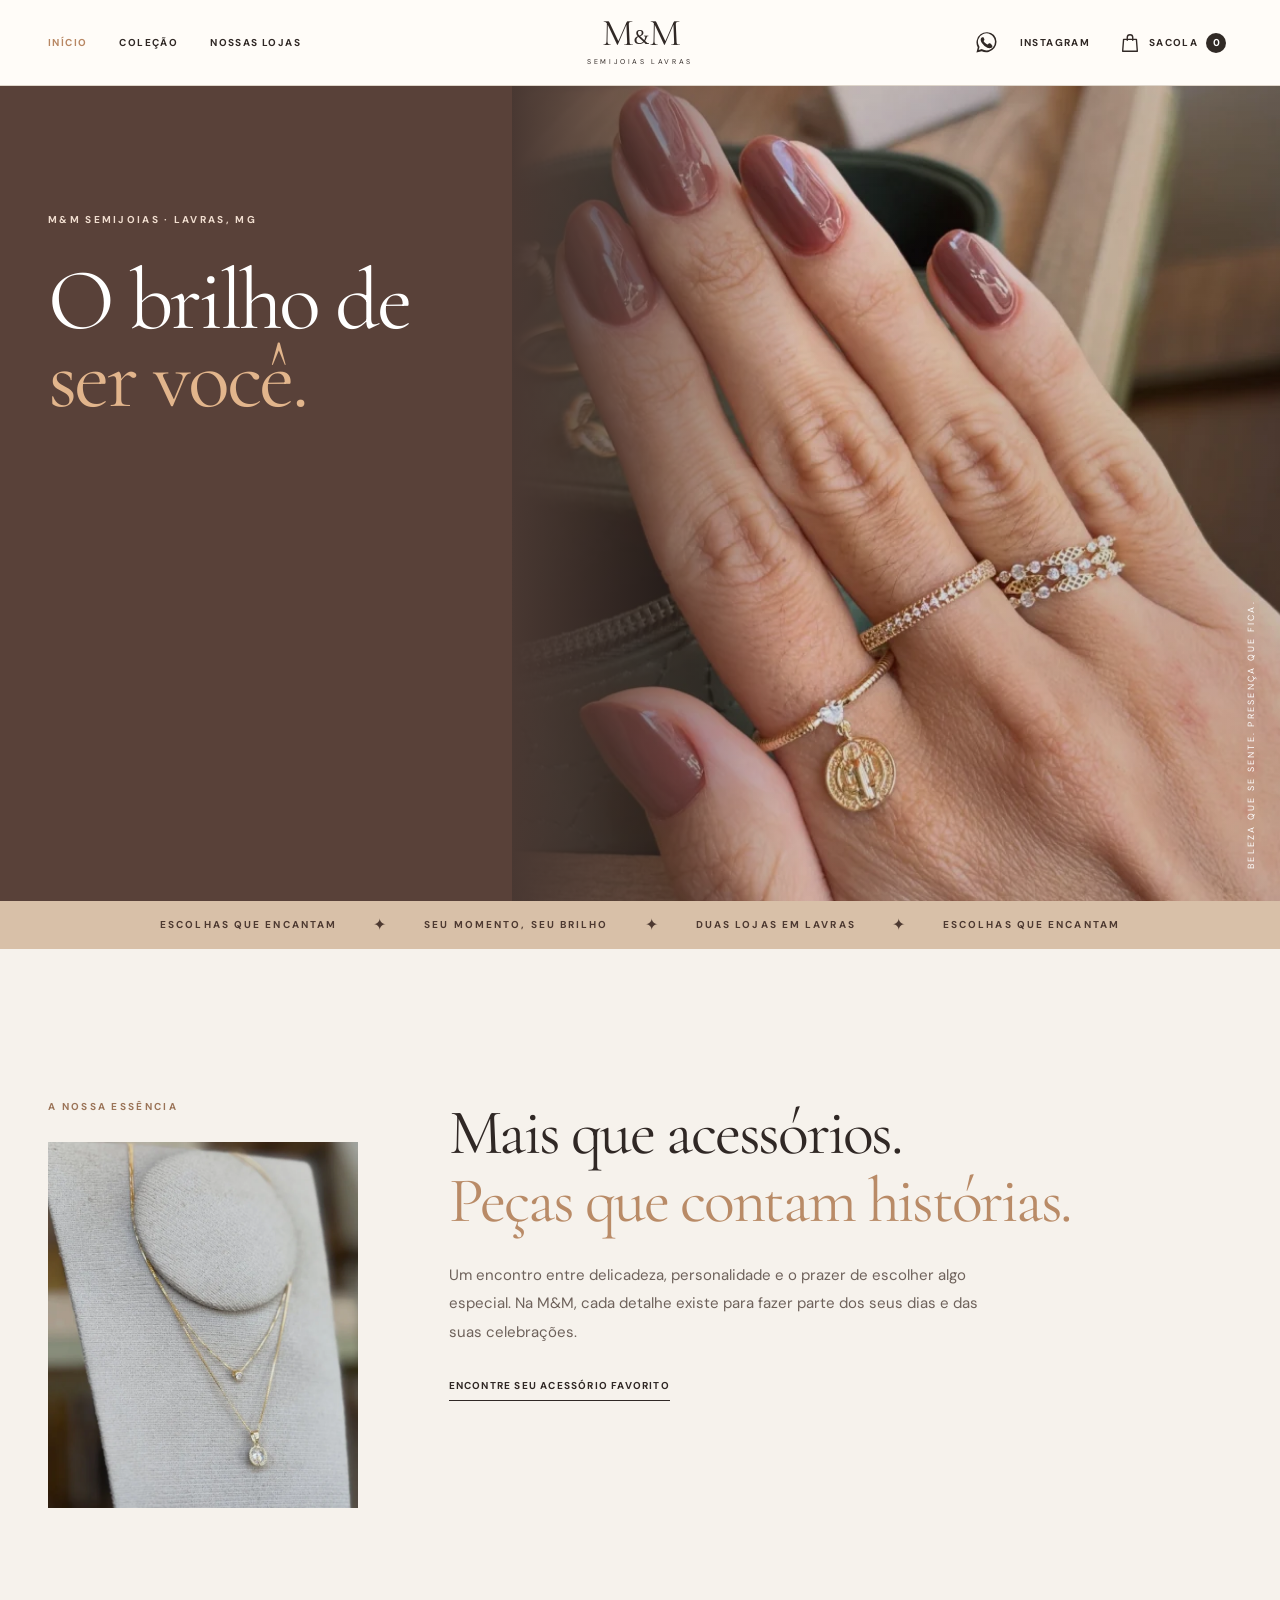
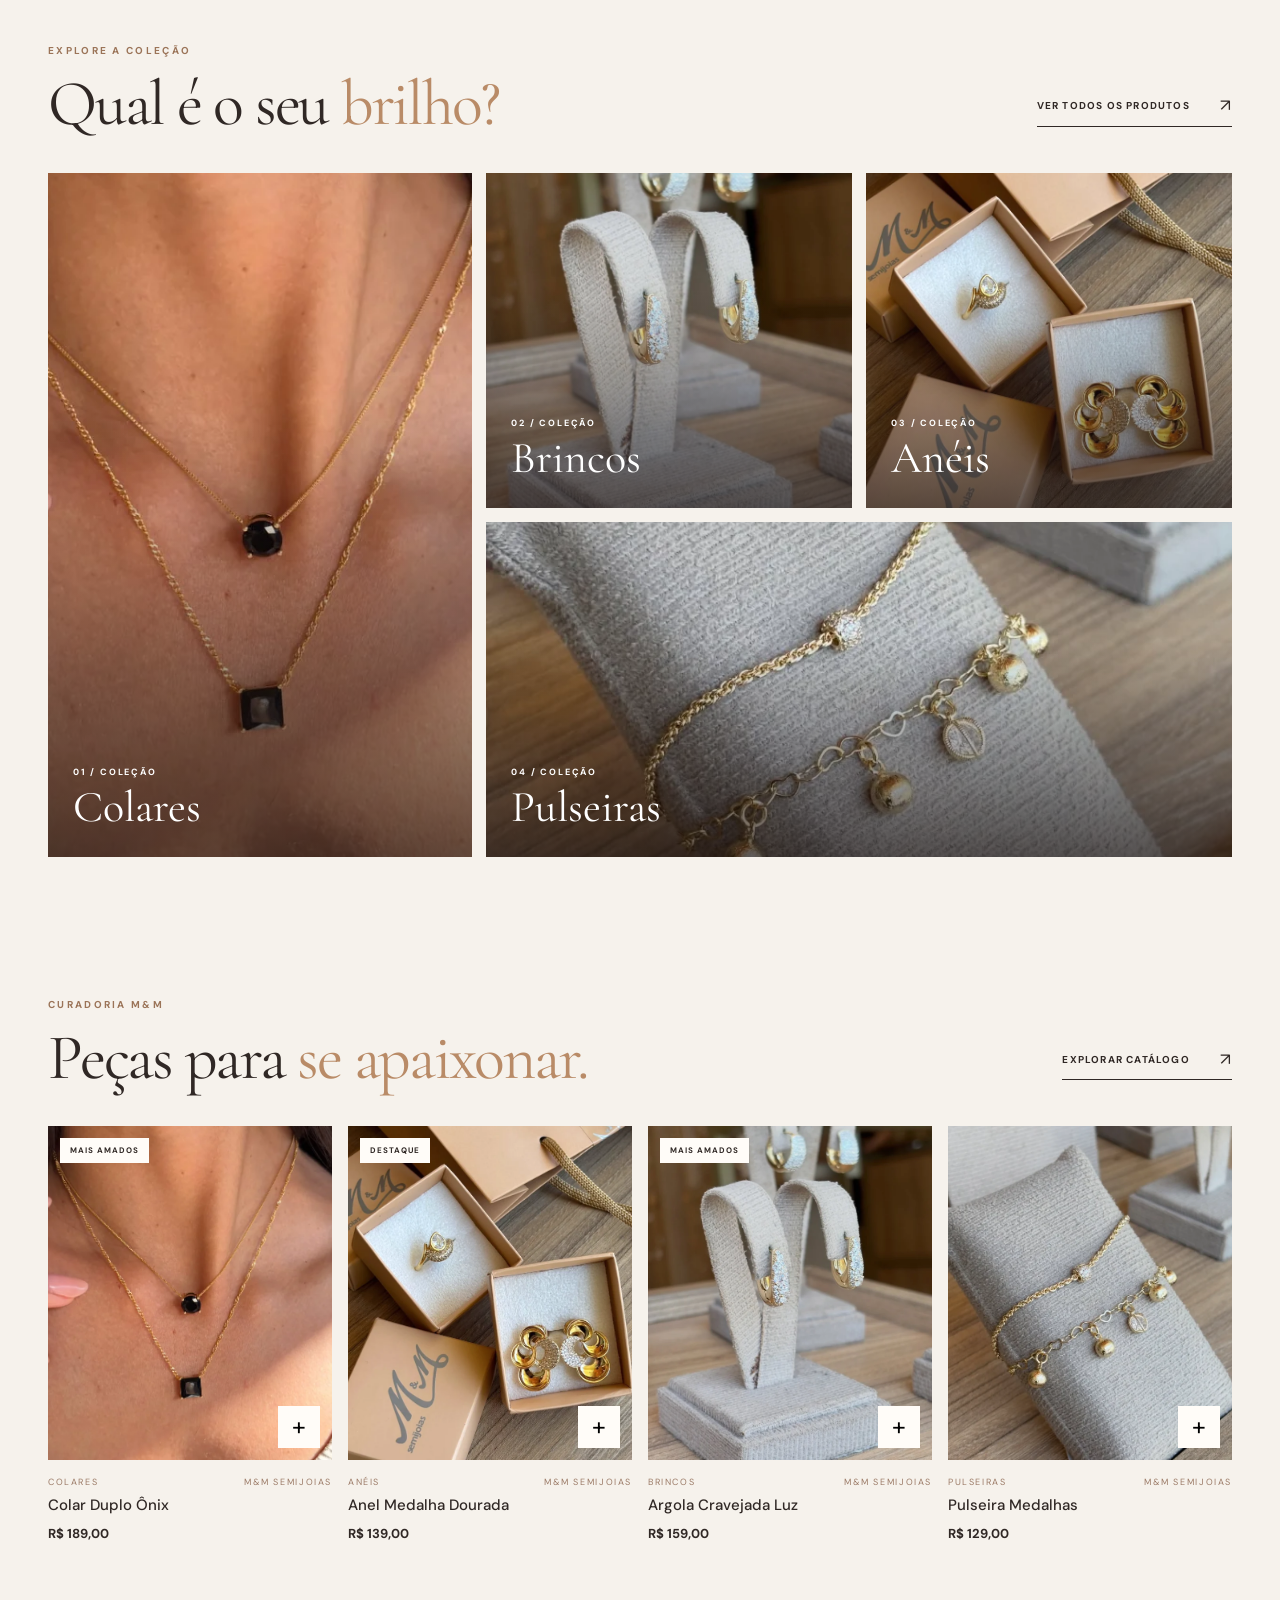
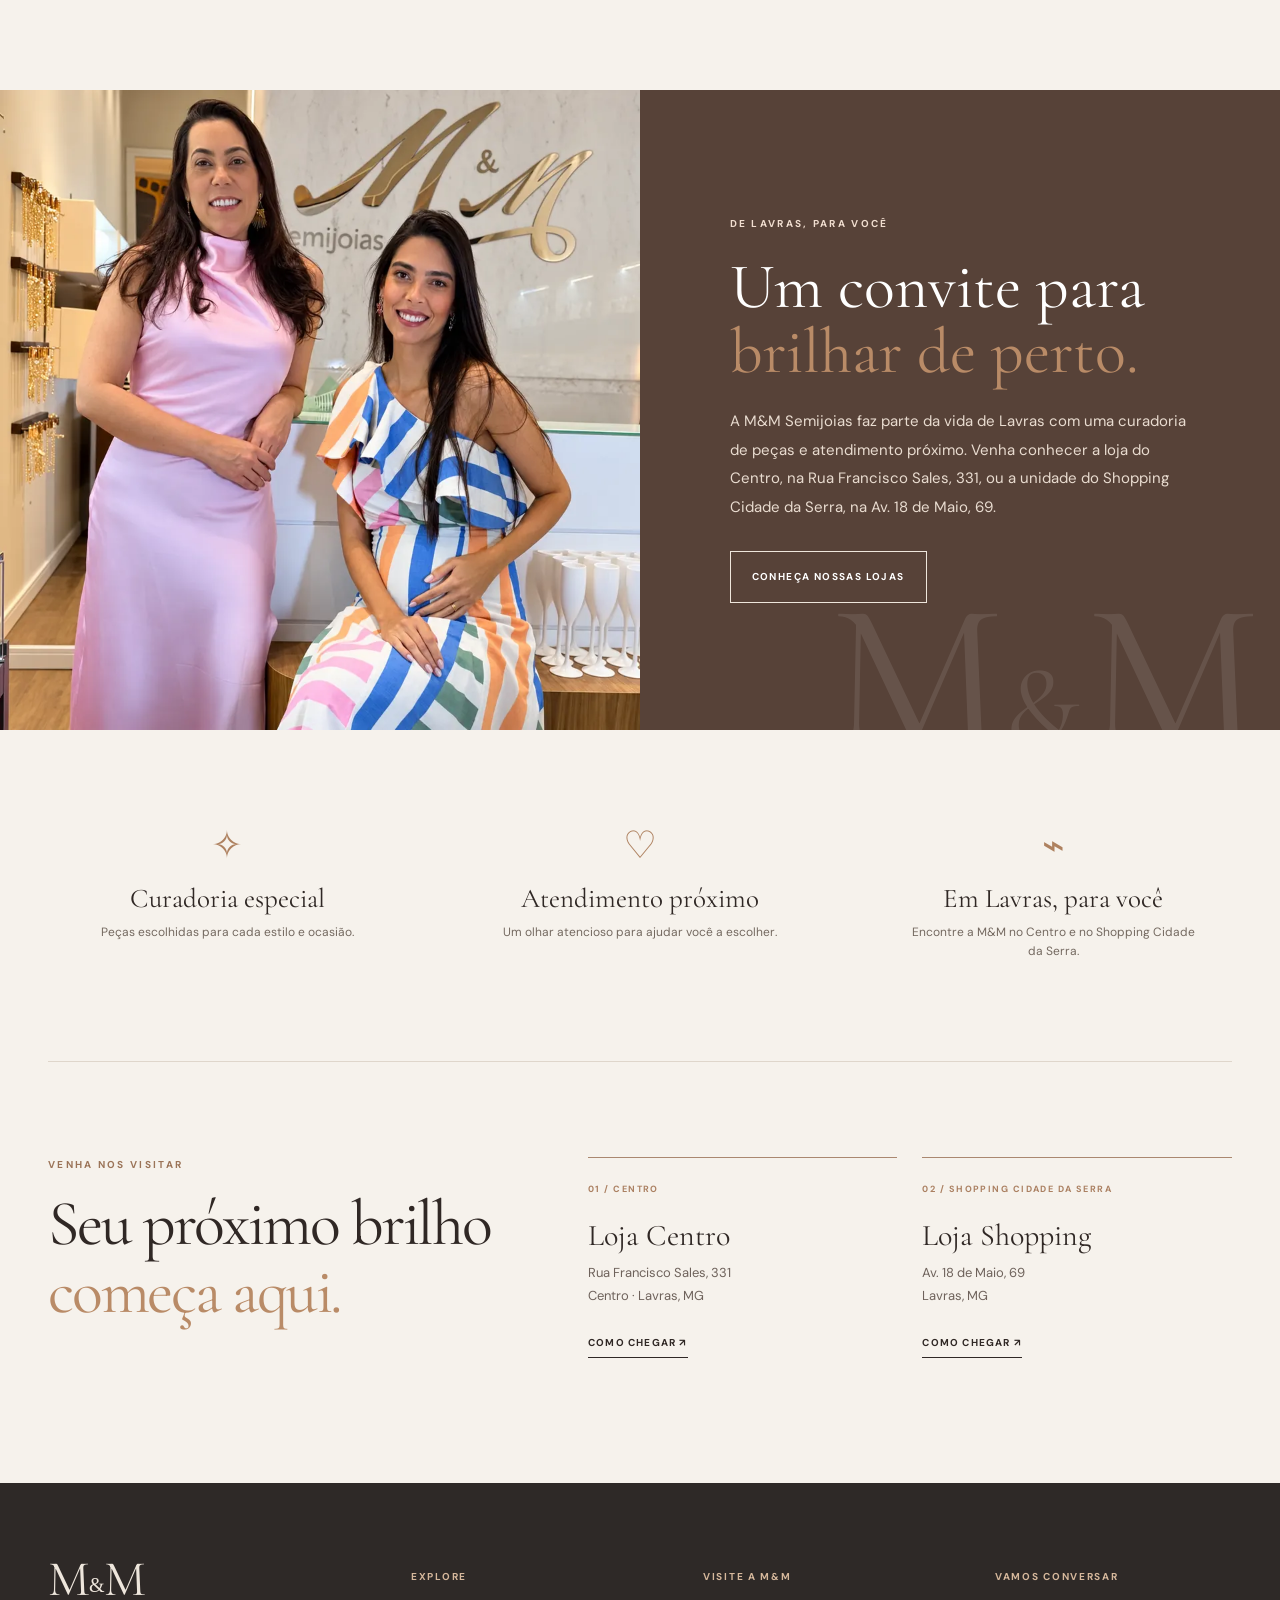
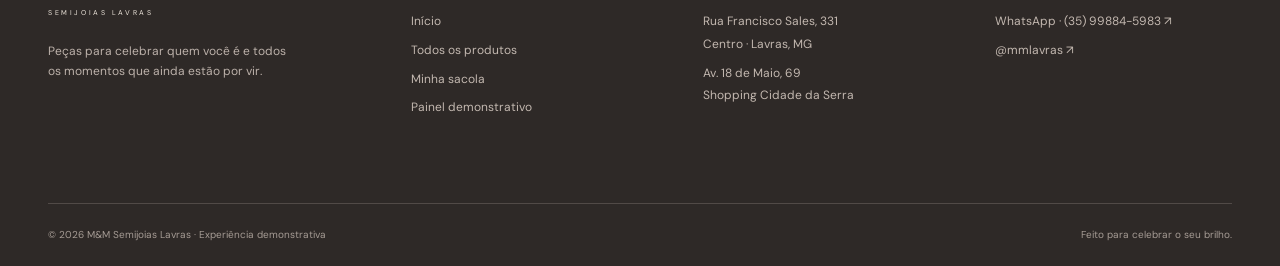
==== index.html @ 0a073540 "Refina home e fotos da coleção" ====
<!doctype html>
<html lang="pt-BR">
<head>
  <meta charset="UTF-8"><meta name="viewport" content="width=device-width, initial-scale=1">
  <meta name="theme-color" content="#2d2724">
  <meta name="description" content="M&M Semijoias Lavras. Peças para celebrar sua história, com atendimento em duas lojas em Lavras, MG.">
  <title>M&M Semijoias Lavras — O brilho de ser você</title>
  <link rel="icon" type="image/svg+xml" href="assets/favicon.svg"><link rel="stylesheet" href="styles.css"><script defer src="app.js"></script>
</head>
<body data-page="home">
  <div id="site-header"></div>
  <main>
    <section class="hero" aria-label="Coleção M&M Semijoias">
      <div class="hero-image"><img src="assets/foto-05.webp" alt="Anéis dourados M&M Semijoias em uma mão" fetchpriority="high"></div>
      <div class="hero-content"><div class="eyebrow light">M&M SEMIJOIAS · LAVRAS, MG</div><h1>O brilho de<br><em>ser você.</em></h1></div>
      <div class="hero-caption">BELEZA QUE SE SENTE. PRESENÇA QUE FICA.</div>
    </section>
    <div class="ticker" aria-label="Destaques"><span>ESCOLHAS QUE ENCANTAM</span><b>✦</b><span>SEU MOMENTO, SEU BRILHO</span><b>✦</b><span>DUAS LOJAS EM LAVRAS</span><b>✦</b><span>ESCOLHAS QUE ENCANTAM</span></div>
    <section class="intro section-wrap"><div class="intro-small"><span class="eyebrow">A NOSSA ESSÊNCIA</span><img class="intro-accessory" src="assets/foto-12.webp" alt="Colares delicados em exposição na M&M" loading="lazy"></div><div><h2>Mais que acessórios.<br><em>Peças que contam histórias.</em></h2><p>Um encontro entre delicadeza, personalidade e o prazer de escolher algo especial. Na M&M, cada detalhe existe para fazer parte dos seus dias e das suas celebrações.</p><a class="text-link" href="produtos.html">Encontre seu acessório favorito</a></div></section>
    <section class="categories section-wrap"><div class="section-heading"><div><span class="eyebrow">EXPLORE A COLEÇÃO</span><h2>Qual é o seu <em>brilho?</em></h2></div><a class="text-link" href="produtos.html">Ver todos os produtos <span>↗</span></a></div><div class="category-grid"><a class="category-card tall" href="produtos.html?categoria=Colares"><img src="assets/foto-13.webp" alt="Colares dourados com pedras pretas" loading="lazy"><span class="category-overlay"><small>01 / COLEÇÃO</small><strong>Colares</strong></span></a><a class="category-card" href="produtos.html?categoria=Brincos"><img src="assets/foto-11.webp" alt="Brincos dourados com brilho" loading="lazy"><span class="category-overlay"><small>02 / COLEÇÃO</small><strong>Brincos</strong></span></a><a class="category-card" href="produtos.html?categoria=Anéis"><img src="assets/foto-06.webp" alt="Anel e brincos em caixas M&M Semijoias" loading="lazy"><span class="category-overlay"><small>03 / COLEÇÃO</small><strong>Anéis</strong></span></a><a class="category-card wide" href="produtos.html?categoria=Pulseiras"><img src="assets/foto-10.webp" alt="Pulseira dourada em exibição" loading="lazy"><span class="category-overlay"><small>04 / COLEÇÃO</small><strong>Pulseiras</strong></span></a></div></section>
    <section class="featured section-wrap"><div class="section-heading"><div><span class="eyebrow">CURADORIA M&M</span><h2>Peças para <em>se apaixonar.</em></h2></div><a class="text-link" href="produtos.html">Explorar catálogo <span>↗</span></a></div><div class="product-grid featured-grid" id="featured-products"></div></section>
    <section class="story"><div class="story-photo"><img src="assets/foto-equipe-hd.webp" alt="Equipe M&M Semijoias na loja em Lavras" loading="lazy"></div><div class="story-copy"><span class="eyebrow light">DE LAVRAS, PARA VOCÊ</span><h2>Um convite para<br><em>brilhar de perto.</em></h2><p>A M&M Semijoias faz parte da vida de Lavras com uma curadoria de peças e atendimento próximo. Venha conhecer a loja do Centro, na Rua Francisco Sales, 331, ou a unidade do Shopping Cidade da Serra, na Av. 18 de Maio, 69.</p><a class="button button-outline-light" href="#lojas">Conheça nossas lojas</a><div class="story-mark" aria-hidden="true">M<span>&</span>M</div></div></section>
    <section class="service section-wrap"><div><span class="service-icon">✧</span><h3>Curadoria especial</h3><p>Peças escolhidas para cada estilo e ocasião.</p></div><div><span class="service-icon">♡</span><h3>Atendimento próximo</h3><p>Um olhar atencioso para ajudar você a escolher.</p></div><div><span class="service-icon">⌁</span><h3>Em Lavras, para você</h3><p>Encontre a M&M no Centro e no Shopping Cidade da Serra.</p></div></section>
    <section class="visit section-wrap" id="lojas"><div class="visit-title"><span class="eyebrow">VENHA NOS VISITAR</span><h2>Seu próximo brilho<br><em>começa aqui.</em></h2></div><div class="visit-locations"><div><small>01 / CENTRO</small><h3>Loja Centro</h3><p>Rua Francisco Sales, 331<br>Centro · Lavras, MG</p><a class="text-link" href="https://www.google.com/maps/search/?api=1&query=Rua+Francisco+Sales+331+Lavras+MG" target="_blank" rel="noopener">Como chegar ↗</a></div><div><small>02 / SHOPPING CIDADE DA SERRA</small><h3>Loja Shopping</h3><p>Av. 18 de Maio, 69<br>Lavras, MG</p><a class="text-link" href="https://www.google.com/maps/search/?api=1&query=Shopping+Cidade+da+Serra+Lavras+MG" target="_blank" rel="noopener">Como chegar ↗</a></div></div></section>
  </main>
  <div id="site-footer"></div><div id="cart-root"></div><div id="toast" role="status" aria-live="polite"></div>
</body></html>
---- styles.css ----
@import url('https://fonts.googleapis.com/css2?family=DM+Sans:wght@400;500;600;700&family=Cormorant+Garamond:wght@400;500&display=swap');
:root{--ink:#302825;--cream:#f6f2ec;--paper:#fffcf8;--sand:#e7ddd0;--taupe:#9e8a79;--gold:#b69263;--wine:#653b38;--line:#dfd6cb;--serif:'Cormorant Garamond',Georgia,serif;--sans:'DM Sans',Arial,sans-serif}*{box-sizing:border-box}html{scroll-behavior:smooth}body{margin:0;background:var(--cream);color:var(--ink);font:15px/1.6 var(--sans)}button,input,select,textarea{font:inherit}button{cursor:pointer}a{color:inherit;text-decoration:none}img{display:block;max-width:100%}h1,h2,h3,p{margin-top:0}h1,h2,h3{font-weight:400}.section-wrap{width:min(100% - 96px,1392px);margin-inline:auto}.eyebrow{display:block;color:#9b7458;font-size:10px;font-weight:700;letter-spacing:.23em;line-height:1.5}.eyebrow.light{color:#f1ded0}em{font-style:normal;color:#b98b67}.button{display:inline-flex;align-items:center;justify-content:space-between;gap:34px;padding:15px 21px;border:1px solid transparent;text-transform:uppercase;letter-spacing:.14em;font-size:10px;font-weight:700;min-height:52px;transition:background .25s,color .25s,transform .25s}.button:hover{transform:translateY(-2px)}.button span{font-size:17px;font-weight:400}.button-light{background:var(--paper);color:var(--ink)}.button-light:hover{background:#e8d5c2}.button-dark{background:var(--ink);color:#fff}.button-dark:hover{background:#654844}.button-outline{border-color:var(--ink);background:transparent}.button-outline-light{border-color:#eee6dc;color:#fff}.button-outline-light:hover{background:#fff;color:var(--ink)}.text-link{display:inline-flex;align-items:center;gap:30px;border-bottom:1px solid currentColor;padding-bottom:6px;text-transform:uppercase;letter-spacing:.12em;font-size:10px;font-weight:700}.text-link span{font-size:17px;font-weight:400}.text-link:hover{color:var(--gold)}
.announcement{background:#2e2826;color:#e5d4c7;text-align:center;min-height:31px;display:flex;align-items:center;justify-content:center;padding:5px 15px;font-size:9px;letter-spacing:.19em;text-transform:uppercase}.site-header{position:relative;z-index:40;background:var(--paper);border-bottom:1px solid var(--line)}.header-inner{height:85px;display:grid;grid-template-columns:1fr auto 1fr;align-items:center;width:min(100% - 96px,1392px);margin:auto}.main-nav{display:flex;align-items:center;gap:32px}.main-nav a,.header-actions a{font-size:10px;font-weight:700;letter-spacing:.14em;text-transform:uppercase;transition:color .2s}.main-nav a:hover,.main-nav a.active,.header-actions a:hover{color:#b88763}.logo{font-family:var(--serif);font-size:38px;letter-spacing:-.08em;line-height:.75;text-align:center;white-space:nowrap}.logo span{font-family:Georgia,serif;font-size:20px;vertical-align:middle;margin:0 3px}.logo small{display:block;font:7px var(--sans);letter-spacing:.37em;margin-top:10px;text-transform:uppercase}.header-actions{justify-self:end;display:flex;align-items:center;gap:23px}.cart-trigger{border:0;background:none;display:flex;align-items:center;gap:8px;color:var(--ink);font-size:10px;font-weight:700;letter-spacing:.13em;text-transform:uppercase}.cart-icon{font-size:23px;line-height:1}.cart-count{border-radius:50%;background:#312a26;color:white;font-size:10px;width:20px;height:20px;display:grid;place-items:center;letter-spacing:0}.menu-toggle{display:none;background:none;border:0;font-size:23px}.hero{min-height:660px;height:calc(100svh - 116px);max-height:850px;position:relative;background:#604840;overflow:hidden;color:#fff}.hero-image{position:absolute;inset:0 0 0 40%}.hero-image:before{content:"";position:absolute;inset:0;z-index:1;background:linear-gradient(90deg,#493832 0%,rgba(53,37,34,.12) 38%,rgba(30,20,19,.2) 100%)}.hero-image img{height:100%;width:100%;object-fit:cover;object-position:center 53%}.hero:before{content:"";position:absolute;inset:0 59% 0 0;background:#594139}.hero-content{position:relative;z-index:2;width:min(100% - 96px,1392px);margin:auto;padding-top:clamp(90px,14vh,170px)}.hero h1{font-family:var(--serif);font-size:clamp(74px,9vw,153px);line-height:.9;letter-spacing:-.035em;margin:35px 0 28px}.hero h1 em{color:#e2b58c}.hero p{max-width:340px;color:#f5e7dd;line-height:1.75;margin-bottom:32px}.hero-index{margin-top:60px;color:#e4c7b7;font-size:10px;letter-spacing:.16em}.hero-index span{display:inline-block;width:65px;height:1px;background:#c8a18b;margin:0 15px;vertical-align:middle}.hero-caption{position:absolute;z-index:2;right:22px;bottom:32px;writing-mode:vertical-rl;transform:rotate(180deg);font-size:9px;letter-spacing:.25em}.ticker{display:flex;gap:36px;align-items:center;justify-content:center;overflow:hidden;white-space:nowrap;background:#d8c0a8;min-height:48px;font-size:10px;font-weight:700;letter-spacing:.21em;color:#4d3931}.ticker b{font-size:16px;font-weight:400}.intro{display:grid;grid-template-columns:1fr 2.3fr;gap:60px;padding-block:150px 135px}.intro .asterisk{font-size:60px;color:#b98b67;margin-top:38px}.intro h2,.section-heading h2,.visit h2{font:clamp(44px,5vw,73px)/1.06 var(--serif);letter-spacing:-.035em;margin:0 0 26px}.intro p{max-width:535px;color:#6e625b;font-size:15px;line-height:1.9;margin-bottom:26px}.section-heading{display:flex;justify-content:space-between;align-items:end;gap:25px;margin-bottom:35px}.section-heading h2{margin:12px 0 0}.section-heading .text-link{margin-bottom:11px}.categories{padding-bottom:140px}.category-grid{display:grid;grid-template-columns:1.16fr 1fr 1fr;grid-template-rows:335px 335px;gap:14px}.category-card{position:relative;overflow:hidden;background:#d3c4b5}.category-card.tall{grid-row:span 2}.category-card.wide{grid-column:span 2}.category-card img{width:100%;height:100%;object-fit:cover;transition:transform .6s}.category-card:hover img{transform:scale(1.04)}.category-card:nth-child(2) img{object-position:center 39%}.category-card:nth-child(3) img{object-position:center 40%}.category-card:nth-child(4) img{object-position:center 54%}.category-card:after{content:"";position:absolute;inset:35% 0 0;background:linear-gradient(transparent,rgba(27,18,15,.68))}.category-overlay{position:absolute;z-index:1;inset:auto 25px 23px;color:#fff;display:grid;grid-template-columns:1fr auto;align-items:end}.category-overlay small{grid-column:1/-1;font-size:9px;font-weight:700;letter-spacing:.2em}.category-overlay strong{font:44px var(--serif)}.category-overlay i{font:24px var(--sans);font-style:normal}.featured{padding-bottom:145px}.product-grid{display:grid;grid-template-columns:repeat(4,minmax(0,1fr));gap:25px 16px}.product-card{min-width:0}.product-image{position:relative;background:#e5dbd0;aspect-ratio:4/4.7;overflow:hidden}.product-image img{height:100%;width:100%;object-fit:cover;transition:transform .5s}.product-card:hover .product-image img{transform:scale(1.045)}.product-badge{position:absolute;z-index:2;left:12px;top:12px;background:var(--paper);padding:6px 10px;font-size:8px;font-weight:700;text-transform:uppercase;letter-spacing:.12em}.sold-out{background:#4e4945;color:#fff}.quick-add{position:absolute;right:12px;bottom:12px;width:42px;height:42px;border:0;background:var(--paper);font-size:25px;display:grid;place-items:center;transition:background .2s}.quick-add:hover{background:#d6b797}.quick-add:disabled{opacity:.65;cursor:not-allowed}.product-meta{display:flex;justify-content:space-between;gap:8px;margin:15px 0 3px;color:#9b7a66;font-size:9px;text-transform:uppercase;letter-spacing:.18em}.product-card h3{font-size:15px;font-weight:500;margin:0 0 4px}.product-price{font-size:13px;font-weight:700}.product-card .product-description{font-size:12px;color:#776c64;margin:5px 0 0}.story{display:grid;grid-template-columns:1fr 1fr;min-height:640px;background:#574238}.story-photo img{width:100%;height:100%;object-fit:cover;object-position:center 32%}.story-copy{position:relative;overflow:hidden;display:flex;flex-direction:column;align-items:flex-start;justify-content:center;padding:80px clamp(60px,7vw,130px);color:white}.story-copy h2{font:clamp(50px,5vw,86px)/1.02 var(--serif);margin:23px 0}.story-copy p{max-width:390px;color:#e9dcd0;line-height:1.9;margin-bottom:30px}.story-mark{position:absolute;right:20px;bottom:-75px;font:210px var(--serif);opacity:.09;white-space:nowrap}.story-mark span{font-size:.55em}.service{display:grid;grid-template-columns:repeat(3,1fr);gap:55px;padding-block:93px 100px;text-align:center}.service>div{padding:0 30px}.service-icon{display:block;font:38px var(--serif);color:#ae815f;margin-bottom:13px}.service h3{font:27px var(--serif);margin-bottom:8px}.service p{color:#746960;font-size:12px;margin:0}.visit{border-top:1px solid var(--line);display:grid;grid-template-columns:1fr 1.4fr;gap:80px;padding-block:95px 125px}.visit h2{margin:18px 0}.visit-locations{display:grid;grid-template-columns:1fr 1fr;gap:25px}.visit-locations>div{border-top:1px solid #aa8870;padding-top:17px}.visit-locations small{font-size:9px;font-weight:700;letter-spacing:.16em;color:#ab8062}.visit-locations h3{font:30px var(--serif);margin:18px 0 7px}.visit-locations p{font-size:13px;color:#6e625b;line-height:1.8;min-height:55px}.site-footer{background:#2e2927;color:#eee6dc}.footer-main{display:grid;grid-template-columns:1.3fr 1fr 1fr 1fr;gap:55px;padding-block:78px}.footer-brand .logo{text-align:left;font-size:50px;margin-bottom:25px;display:inline-block}.footer-brand p{font-size:12px;max-width:250px;color:#bcb1aa}.footer-col h3{font-size:10px;letter-spacing:.17em;text-transform:uppercase;font-weight:700;margin:8px 0 25px;color:#d6b89c}.footer-col a,.footer-col p{display:block;font-size:12px;color:#c3b8b0;line-height:1.9;margin:0 0 6px}.footer-col a:hover{color:#fff}.footer-bottom{border-top:1px solid #514a47;padding-block:23px;display:flex;justify-content:space-between;gap:20px;font-size:10px;color:#a69c95}.footer-bottom a{text-decoration:underline}
.page-hero{background:#5b453c;color:#fff;min-height:345px;display:flex;align-items:center;position:relative;overflow:hidden}.catalog-hero:before{content:"";position:absolute;inset:0;background:linear-gradient(90deg,#4f3b34 15%,rgba(70,48,42,.86) 57%,rgba(30,20,17,.15)),url('assets/foto-07.webp') center 50%/cover}.page-hero .section-wrap{position:relative;padding-block:60px}.page-hero h1{font:clamp(58px,7vw,100px)/1 var(--serif);letter-spacing:-.04em;margin:18px 0}.page-hero p{color:#f4e7dc;margin:0}.catalog{padding-block:85px 135px}.catalog-intro{display:flex;align-items:end;justify-content:space-between;gap:30px;margin-bottom:48px}.catalog-intro h2{font:52px var(--serif);margin:6px 0 0}.catalog-intro p{color:#74685f;font-size:12px;max-width:280px;margin:0}.catalog-toolbar{display:flex;justify-content:space-between;align-items:center;gap:20px;border-top:1px solid var(--line);border-bottom:1px solid var(--line);padding:15px 0}.filters{display:flex;flex-wrap:wrap;gap:6px}.filters button{background:transparent;border:1px solid transparent;padding:7px 13px;font-size:11px;color:#72645b}.filters button.active{border-color:#4b3931;color:#302825}.filters button:hover{color:#a77a5d}.catalog-controls{display:flex;gap:10px}.search-box{display:flex;align-items:center;border:1px solid var(--line);padding:0 12px;min-width:185px;background:#fbf9f5}.search-box span{font-size:22px;line-height:1;color:#806a5b}.search-box input{background:none;border:0;outline:0;width:100%;padding:8px;font-size:11px}.catalog-controls select,.admin-panel-head select{padding:10px;border:1px solid var(--line);background:#fbf9f5;color:var(--ink);font-size:11px}.results-count{margin:22px 0;color:#8b7d72;font-size:11px;letter-spacing:.06em}.catalog-grid{row-gap:38px}.empty-state{text-align:center;padding:75px 20px;background:#efe9e1}.empty-state h2,.empty-state h3{font:42px var(--serif);margin:0 0 8px}.empty-state p{color:#776b63;margin-bottom:25px}
.checkout-main{padding-block:75px 140px}.checkout-heading{margin-bottom:55px}.checkout-heading h1,.admin-heading h1{font:clamp(62px,7vw,95px)/1 var(--serif);margin:13px 0 10px;letter-spacing:-.04em}.checkout-heading p,.admin-heading p{font-size:12px;color:#75695f}.checkout-layout{display:grid;grid-template-columns:minmax(0,1.5fr) minmax(320px,.8fr);gap:85px;align-items:start}.checkout-form{min-width:0}.form-section{padding:0 0 42px;margin-bottom:44px;border-bottom:1px solid var(--line)}.form-section-head{display:flex;align-items:center;gap:18px;margin-bottom:25px}.form-section-head span{font:28px var(--serif);color:#aa805f}.form-section-head h2{font:36px var(--serif);margin:0}.field-grid{display:grid;grid-template-columns:1fr 1fr;gap:18px}.field-grid label,.full-label{display:flex;flex-direction:column;gap:7px;font-size:10px;font-weight:700;letter-spacing:.08em;text-transform:uppercase}.field-grid input,.field-grid select,.field-grid textarea,.full-label select{height:47px;min-width:0;border:1px solid #d7cdc1;background:#fffcf8;padding:10px 12px;color:var(--ink);outline:none;font-size:13px;letter-spacing:0;text-transform:none}.field-grid textarea{height:auto;resize:vertical}.field-grid input:focus,.field-grid select:focus,.full-label select:focus{border-color:#997051}.span-2{grid-column:span 2}.choice-row{display:flex;gap:12px;margin-bottom:25px}.choice-card{flex:1;min-width:0;cursor:pointer}.choice-card input{position:absolute;opacity:0;pointer-events:none}.choice-card>span{height:100%;min-height:75px;border:1px solid #d7cdc1;background:#fffcf8;display:flex;flex-direction:column;justify-content:center;padding:13px 16px}.choice-card input:checked+span{border-color:#695043;box-shadow:inset 0 0 0 1px #695043;background:#f0e7dd}.choice-card strong{font-size:12px}.choice-card small{font-size:10px;color:#806f63;line-height:1.4}.form-hint,.demo-note{font-size:11px;color:#806f63;line-height:1.7}.form-hint{margin:-10px 0 20px}.payment-detail{display:flex;align-items:center;gap:18px;padding:18px;background:#eee5da}.payment-detail strong{font-size:12px}.payment-detail p{font-size:11px;color:#76695f;margin:2px 0 0}.pix-symbol{font-size:34px;color:#987252}.submit-order{width:100%;margin-top:0}.demo-note{text-align:center;margin:13px 0}.order-summary{background:#eee6dc;padding:30px;position:sticky;top:25px}.summary-head h2{font:32px var(--serif);margin:8px 0 18px}.summary-item{display:flex;align-items:center;gap:13px;padding:14px 0;border-top:1px solid #d8cbbc}.summary-item img{width:65px;height:76px;object-fit:cover}.summary-item-body{flex:1;min-width:0}.summary-item h3{font-size:12px;font-weight:600;margin:0 0 2px}.summary-item small{font-size:10px;color:#7c7068}.summary-item strong{font-size:11px;white-space:nowrap}.quantity-control{display:inline-flex;align-items:center;gap:11px;margin-top:5px;border:1px solid #d2c4b5;padding:0 5px}.quantity-control button{border:0;background:none;padding:0 3px;font-size:17px}.quantity-control span{font-size:11px}.summary-totals{border-top:1px solid #c9baaa;padding-top:15px;margin-top:10px}.summary-totals>div{display:flex;justify-content:space-between;padding:5px 0;font-size:12px}.summary-totals .summary-grand{border-top:1px solid #c9baaa;margin-top:10px;padding-top:14px;font-size:16px}.order-summary>p{font-size:10px;color:#7c7067;margin:18px 0 0}.success-panel{max-width:690px;margin:30px auto;text-align:center;padding:75px 60px;background:#efe7dd}.success-panel .checkmark{display:grid;place-items:center;border:1px solid #7d705f;border-radius:50%;width:54px;height:54px;margin:0 auto 20px;font-size:28px}.success-panel h2{font:56px var(--serif);margin:12px 0}.success-panel p{color:#6d6159}.success-panel .order-id{display:inline-block;border-top:1px solid var(--line);border-bottom:1px solid var(--line);padding:10px;margin:15px 0 30px;font-size:11px;letter-spacing:.13em}
.admin-main{padding-block:70px 130px}.admin-heading{display:flex;justify-content:space-between;align-items:end;gap:20px}.admin-heading h1{font-size:76px}.admin-heading .button{margin-bottom:15px}.admin-alert{background:#f0e2cf;border-left:3px solid #b59165;padding:14px 18px;font-size:12px;margin:35px 0}.admin-stats{display:grid;grid-template-columns:repeat(4,1fr);gap:12px;margin-bottom:42px}.stat-card{padding:22px;background:#ebe3d9;min-height:115px}.stat-card small{font-size:10px;text-transform:uppercase;letter-spacing:.14em;color:#77695d}.stat-card strong{display:block;font:39px var(--serif);margin-top:8px}.admin-tabs{display:flex;gap:25px;border-bottom:1px solid var(--line);margin-bottom:30px}.admin-tabs button{background:none;border:0;border-bottom:2px solid transparent;padding:13px 2px;text-transform:uppercase;letter-spacing:.13em;font-size:10px;font-weight:700;color:#786c62}.admin-tabs button.active{border-color:#6b4b3c;color:#2e2825}.admin-panel-head{display:flex;align-items:center;justify-content:space-between;gap:15px;margin-bottom:22px}.admin-panel-head h2{font:38px var(--serif);margin:4px 0}.order-card{border:1px solid var(--line);background:#fffcf8;margin-bottom:12px;padding:23px}.order-top{display:flex;justify-content:space-between;gap:20px;align-items:start}.order-top h3{font-size:16px;font-weight:600;margin:5px 0}.order-top small,.order-info{font-size:11px;color:#766b62}.order-total{font-weight:700}.order-detail-grid{display:grid;grid-template-columns:1fr 1fr 1fr;gap:25px;border-top:1px solid var(--line);margin-top:15px;padding-top:15px}.order-detail-grid strong{display:block;font-size:9px;text-transform:uppercase;letter-spacing:.14em;margin-bottom:5px}.order-detail-grid p{font-size:11px;color:#6c625a;margin:0}.order-actions{display:flex;gap:8px;align-items:center;justify-content:flex-end;margin-top:18px}.order-actions select{padding:9px;border:1px solid var(--line);background:#fff;font-size:11px}.order-actions button{background:none;border:1px solid #9f8975;padding:9px 12px;font-size:10px}.status-pill{display:inline-block;border-radius:20px;background:#eee3d5;padding:4px 9px;font-size:9px;font-weight:700;letter-spacing:.06em}.status-pill.done{background:#dce8dc}.status-pill.cancel{background:#eddcda}.admin-product-row{display:grid;grid-template-columns:60px minmax(0,1.2fr) minmax(90px,.5fr) minmax(90px,.5fr) minmax(90px,.5fr) auto;align-items:center;gap:15px;padding:12px 15px;border-bottom:1px solid var(--line);background:#fffcf8}.admin-product-row img{width:58px;height:66px;object-fit:cover}.admin-product-row h3{font-size:12px;font-weight:700;margin:0}.admin-product-row small{font-size:10px;color:#806f64}.admin-product-row strong{font-size:12px}.stock-low{color:#a24437}.row-actions{display:flex;gap:6px}.row-actions button{background:none;border:1px solid var(--line);padding:8px 10px;font-size:10px}.row-actions button:hover{border-color:#87674f}.product-dialog{border:0;padding:0;background:#f7f2eb;box-shadow:0 20px 60px #0005;width:min(95vw,590px);max-height:90vh;overflow:auto}.product-dialog::backdrop{background:#201a17b3}.product-dialog form{padding:30px}.dialog-heading{display:flex;justify-content:space-between;align-items:start;margin-bottom:25px}.dialog-heading h2{font:40px var(--serif);margin:6px 0}.icon-button{background:none;border:0;font-size:28px;line-height:1}.dialog-actions{display:flex;justify-content:flex-end;gap:10px;margin-top:25px}
.cart-overlay{position:fixed;inset:0;background:#201a17a8;z-index:99;opacity:0;visibility:hidden;transition:.25s}.cart-overlay.open{opacity:1;visibility:visible}.cart-drawer{position:fixed;right:0;top:0;bottom:0;width:min(100%,440px);background:var(--cream);z-index:100;transform:translateX(100%);transition:transform .3s;display:flex;flex-direction:column}.cart-drawer.open{transform:translateX(0)}.cart-drawer-head{display:flex;align-items:center;justify-content:space-between;padding:25px 28px;border-bottom:1px solid var(--line)}.cart-drawer-head h2{font:34px var(--serif);margin:0}.cart-drawer-head button{background:none;border:0;font-size:30px}.cart-drawer-body{padding:10px 28px;overflow:auto;flex:1}.cart-drawer-foot{border-top:1px solid var(--line);padding:22px 28px}.cart-drawer-foot>div{display:flex;justify-content:space-between;margin-bottom:15px}.cart-drawer-foot .button{width:100%}.cart-drawer-foot p{font-size:10px;color:#75685f;text-align:center;margin:10px 0 0}.cart-empty{text-align:center;padding:85px 20px;color:#756a62}.cart-empty span{font-size:42px;color:#aa8567}.cart-empty h3{font:32px var(--serif);margin:12px 0 0;color:var(--ink)}.cart-remove{border:0;background:none;text-decoration:underline;color:#866e5f;font-size:10px;padding:0;margin-left:12px}#toast{position:fixed;z-index:120;bottom:25px;left:50%;transform:translate(-50%,15px);background:#302825;color:#fff;padding:12px 18px;font-size:12px;opacity:0;pointer-events:none;transition:.25s;box-shadow:0 8px 30px #0003}#toast.show{opacity:1;transform:translate(-50%,0)}
@media(max-width:1050px){.section-wrap,.header-inner{width:min(100% - 48px,1392px)}.header-inner{height:72px}.main-nav{gap:15px}.header-actions{gap:13px}.hero-content{width:min(100% - 48px,1392px)}.hero{min-height:575px}.category-grid{grid-template-rows:260px 260px}.checkout-layout{gap:35px}.footer-main{gap:25px}}
@media(max-width:760px){.announcement{font-size:8px}.section-wrap,.header-inner{width:min(100% - 32px,1392px)}.header-inner{grid-template-columns:1fr auto 1fr;height:70px}.menu-toggle{display:block;justify-self:start}.main-nav{display:none;position:absolute;top:100%;left:0;right:0;background:var(--paper);padding:20px 16px 27px;box-shadow:0 14px 20px #0002;flex-direction:column;align-items:stretch;gap:0}.main-nav.open{display:flex}.main-nav a{padding:12px;border-bottom:1px solid var(--line)}.header-actions>a{display:none}.cart-trigger>span:not(.cart-icon):not(.cart-count){display:none}.logo{font-size:32px}.logo small{font-size:6px}.hero{height:auto;min-height:670px}.hero:before{inset:0;background:linear-gradient(180deg,#3c2d299e,#4e3833a6)}.hero-image{inset:0}.hero-image:before{background:linear-gradient(180deg,#392a2955,#332324aa)}.hero-image img{object-position:65% center}.hero-content{width:min(100% - 40px,1392px);padding-top:135px}.hero h1{font-size:clamp(68px,15vw,108px)}.hero-caption{display:none}.hero-index{margin-top:70px}.ticker{justify-content:flex-start}.intro{display:block;padding-block:90px}.intro-small{display:flex;align-items:center;justify-content:space-between}.intro .asterisk{margin:0}.intro h2,.section-heading h2,.visit h2{font-size:clamp(43px,9vw,68px)}.section-heading{align-items:start;flex-direction:column}.category-grid{display:grid;grid-template-columns:1fr 1fr;grid-template-rows:300px 230px 230px;gap:9px}.category-card.tall{grid-column:span 2;grid-row:auto}.category-card.wide{grid-column:span 2}.category-overlay{inset:auto 15px 12px}.category-overlay strong{font-size:34px}.categories,.featured{padding-bottom:90px}.product-grid{grid-template-columns:repeat(2,minmax(0,1fr));gap:25px 10px}.story{grid-template-columns:1fr}.story-photo{height:470px}.story-copy{padding:75px 30px;min-height:420px}.service{grid-template-columns:1fr;gap:32px;padding-block:75px}.visit{grid-template-columns:1fr;gap:20px;padding-block:75px}.footer-main{grid-template-columns:1fr 1fr;gap:35px;padding-block:60px}.footer-brand{grid-column:span 2}.catalog{padding-block:65px 90px}.catalog-intro{align-items:start;flex-direction:column;gap:10px}.catalog-toolbar{flex-direction:column;align-items:stretch}.catalog-controls{justify-content:space-between}.search-box{flex:1}.checkout-main{padding-block:55px 90px}.checkout-layout{grid-template-columns:1fr}.order-summary{position:static;grid-row:1}.admin-heading{align-items:start;flex-direction:column}.admin-heading h1{font-size:65px}.admin-stats{grid-template-columns:1fr 1fr}.admin-product-row{grid-template-columns:50px 1fr 65px auto;gap:10px}.admin-product-row img{width:48px;height:55px}.admin-product-row .hide-mobile{display:none}.order-detail-grid{grid-template-columns:1fr 1fr}}
@media(max-width:480px){.hero h1{font-size:65px}.intro h2,.section-heading h2,.visit h2{font-size:44px}.category-grid{grid-template-rows:250px 210px 210px}.product-card h3{font-size:13px}.product-meta{font-size:8px}.story-photo{height:380px}.visit-locations{grid-template-columns:1fr}.visit-locations p{min-height:auto}.footer-main{grid-template-columns:1fr 1fr;gap:20px}.footer-bottom{flex-direction:column}.choice-row{flex-direction:column}.payment-choices{flex-direction:column}.choice-card>span{min-height:59px}.field-grid{grid-template-columns:1fr}.span-2{grid-column:auto}.admin-stats{gap:8px}.stat-card{padding:14px}.admin-product-row{grid-template-columns:48px 1fr 60px}.admin-product-row .row-actions{grid-column:2/-1}.order-detail-grid{grid-template-columns:1fr}.success-panel{padding:55px 22px}}

/* Refinos solicitados para a experiência da M&M */
.announcement{display:none}
.hero{height:calc(100svh - 85px)}
.hero-content{padding-top:clamp(90px,14vh,170px)}
.hero h1{max-width:520px;font-size:clamp(68px,6.8vw,108px)}
.hero p,.hero-content>.button,.hero-index{display:none}
.intro-small{display:flex;flex-direction:column;align-items:flex-start;gap:28px}
.intro-accessory{width:100%;max-width:310px;aspect-ratio:1/1.18;object-fit:cover;object-position:center 48%}
.category-overlay{grid-template-columns:1fr}
.category-overlay i{display:none}
.story-copy p{max-width:470px}
.header-actions .whatsapp-link{display:grid;place-items:center;color:var(--ink)}
.whatsapp-link svg{width:21px;height:21px;fill:currentColor}
.cart-trigger .cart-icon{width:22px;height:22px;fill:none;stroke:currentColor;stroke-width:1.5;stroke-linecap:round;stroke-linejoin:round}
@media(max-width:760px){.hero{height:auto}.hero h1{font-size:clamp(60px,12vw,88px)}.intro-small{flex-direction:row;align-items:center;justify-content:space-between;gap:18px}.intro-accessory{width:86px;height:86px;aspect-ratio:1;object-fit:cover}.header-actions>a:not(.whatsapp-link){display:none}.header-actions .whatsapp-link{display:grid}}
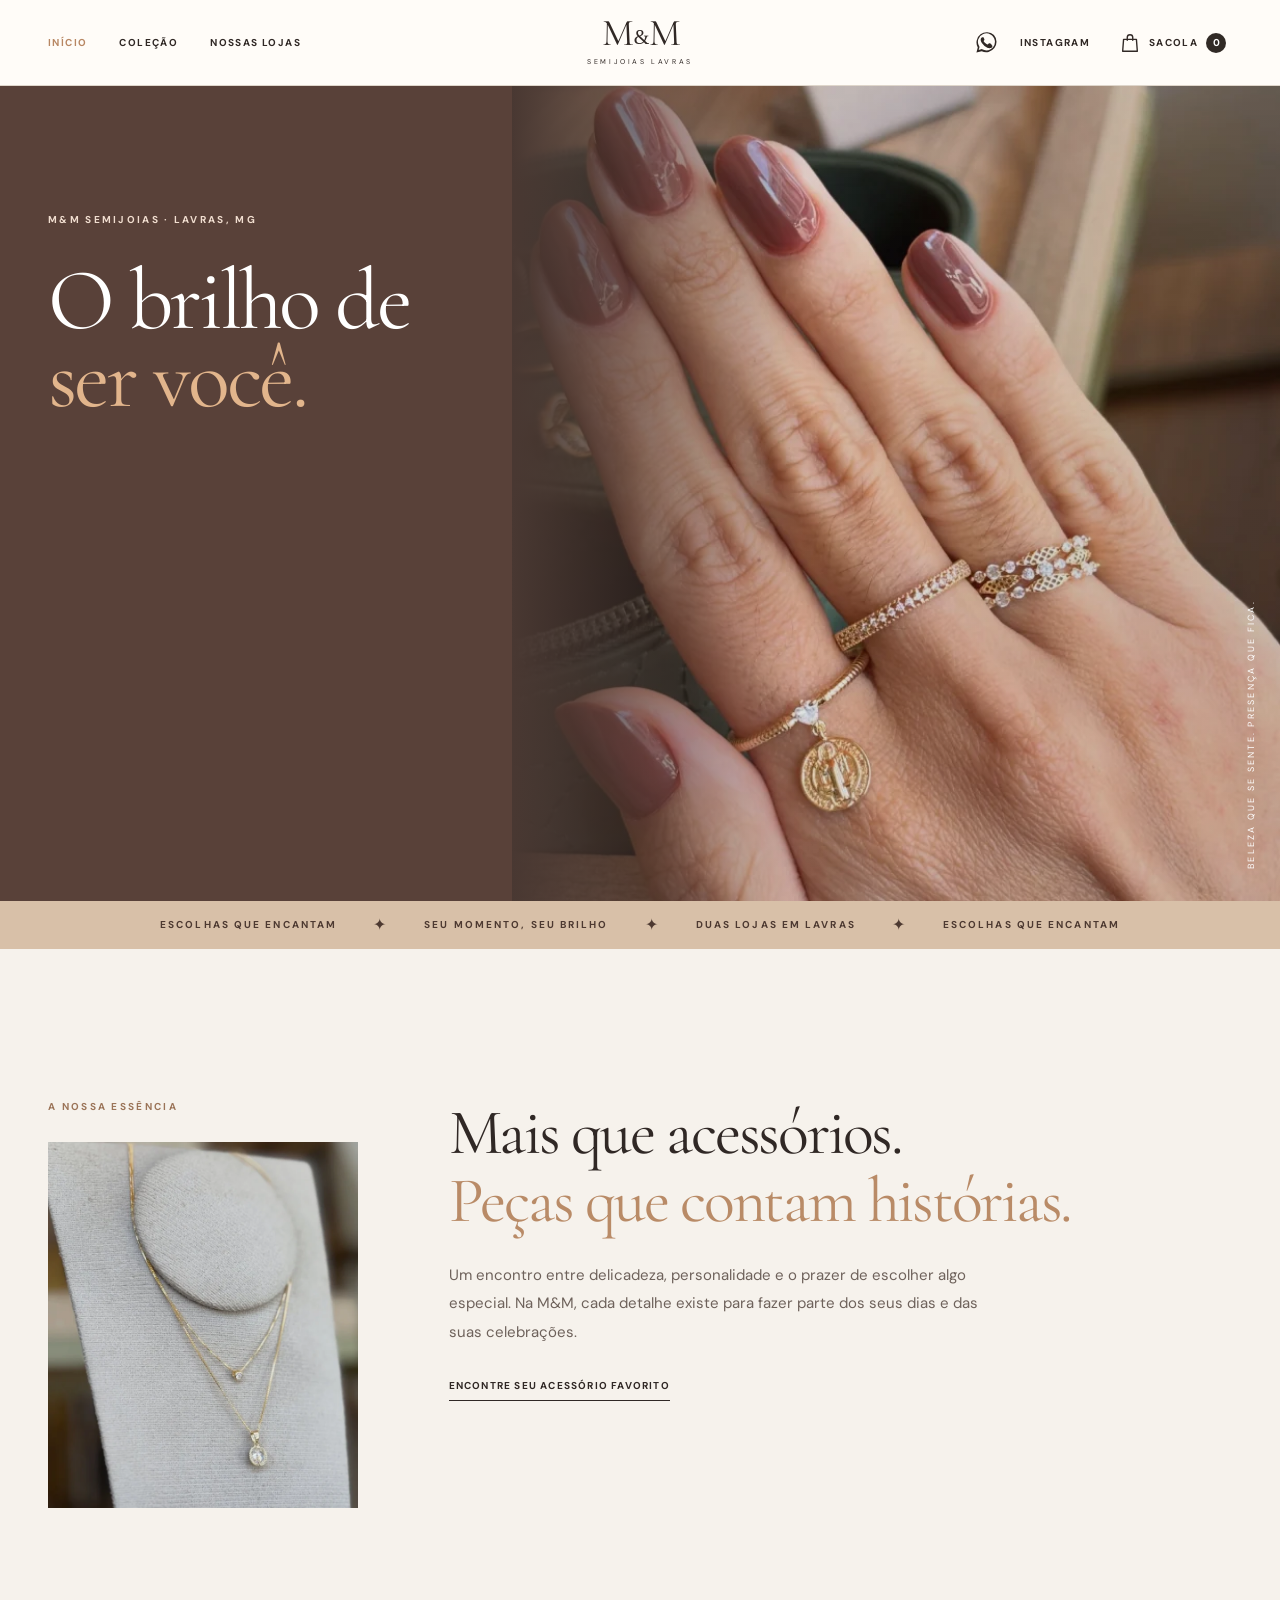
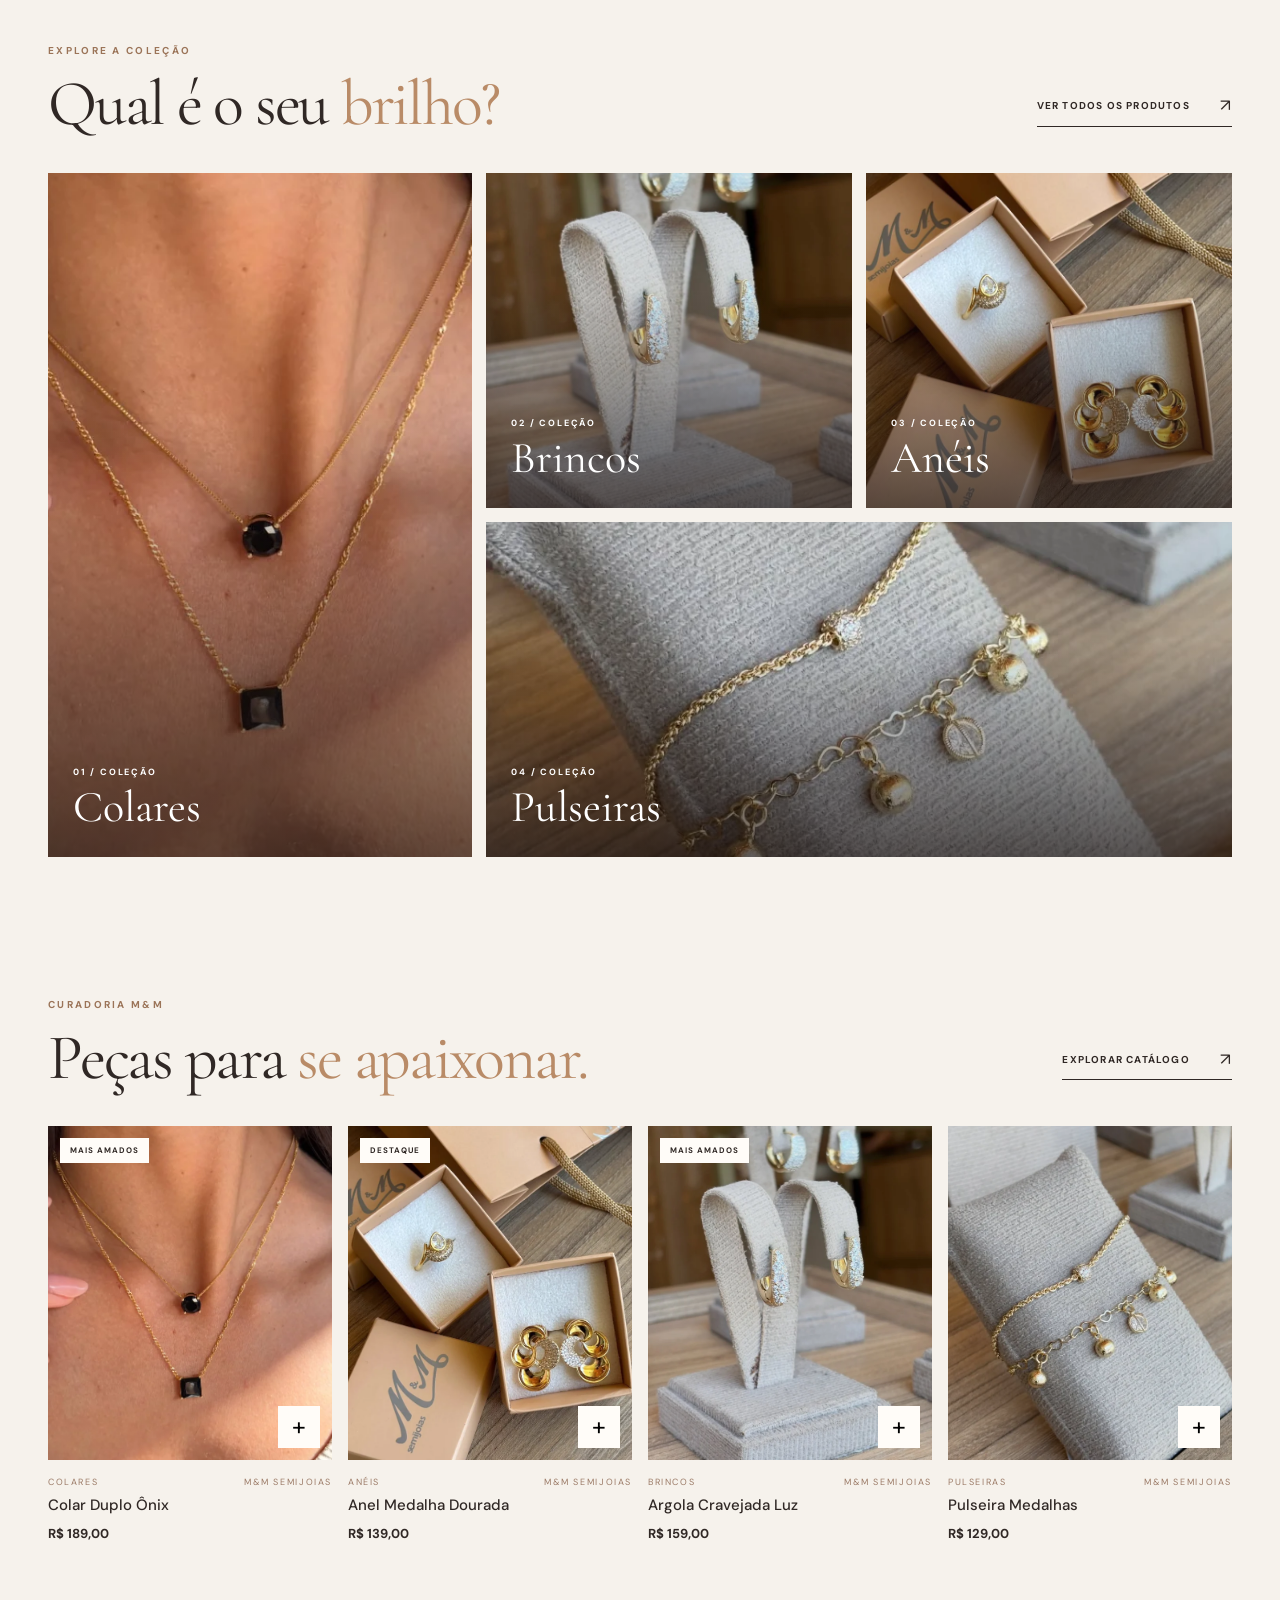
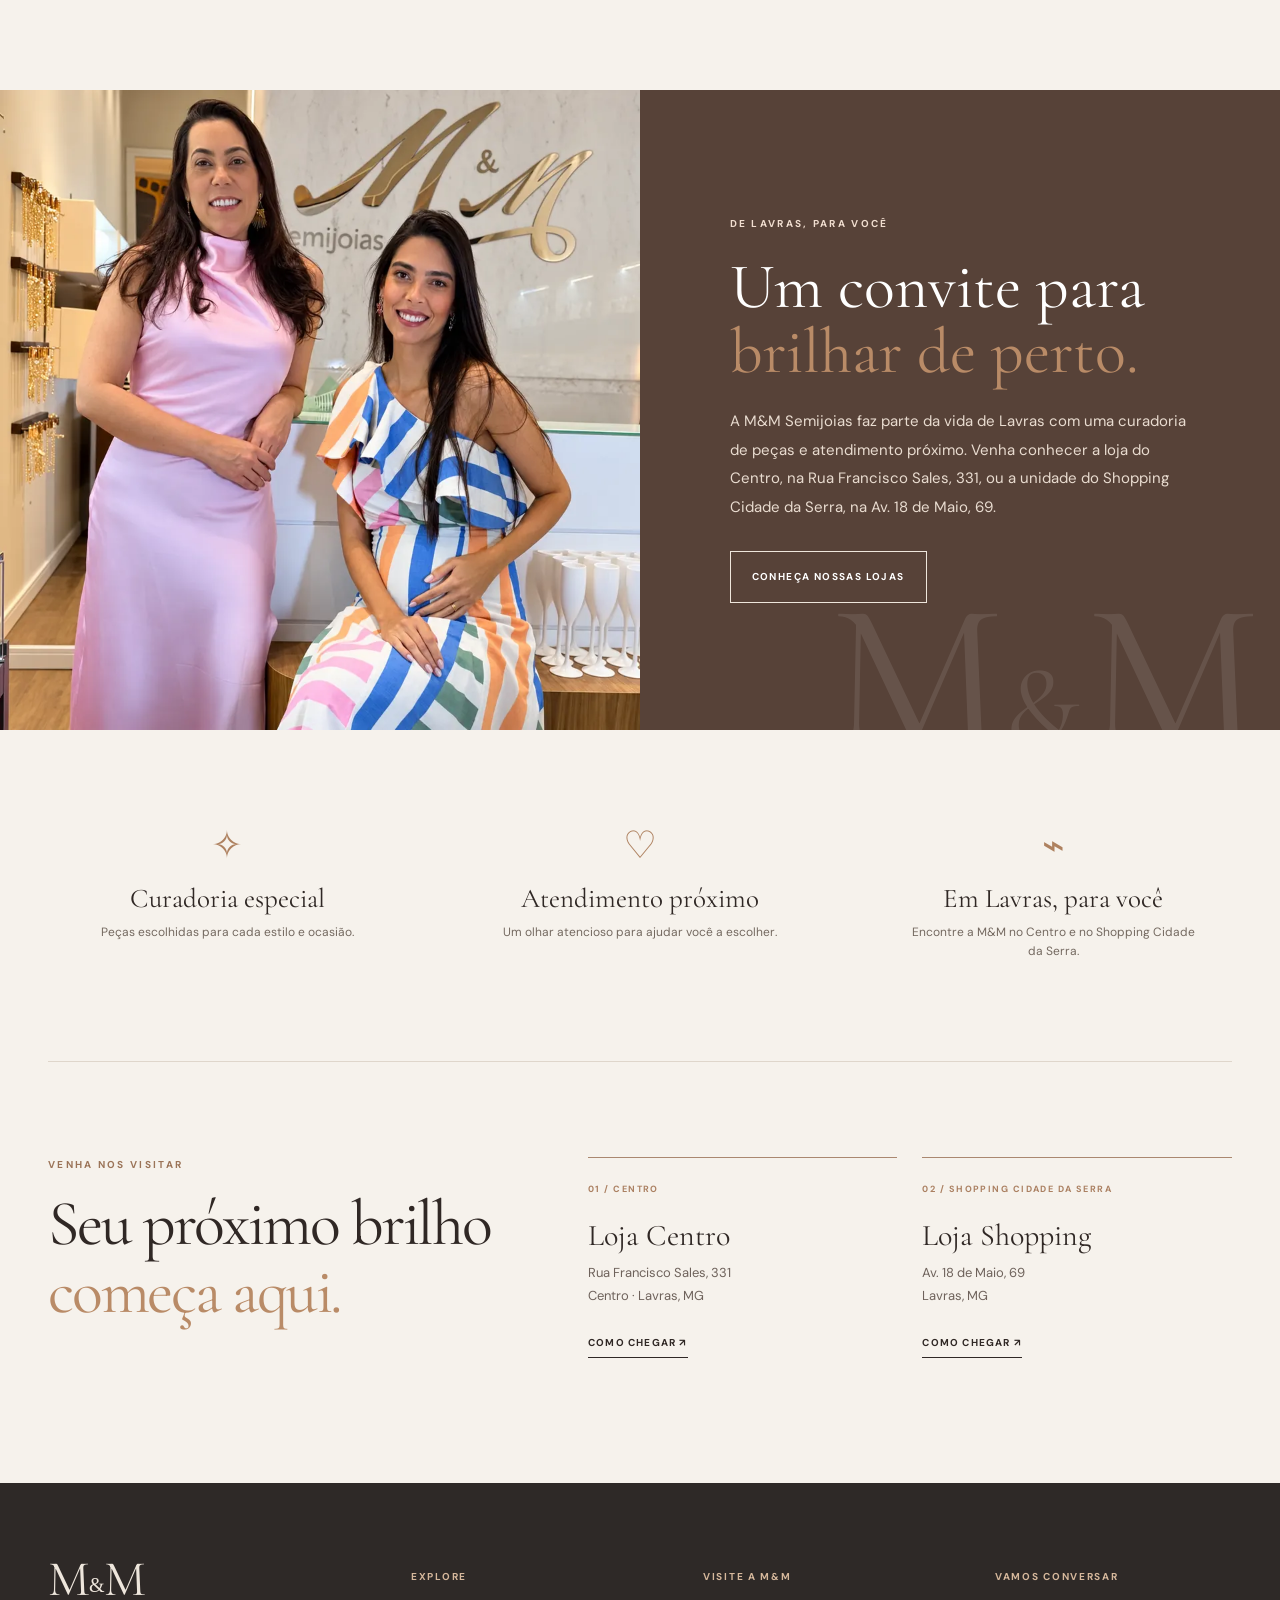
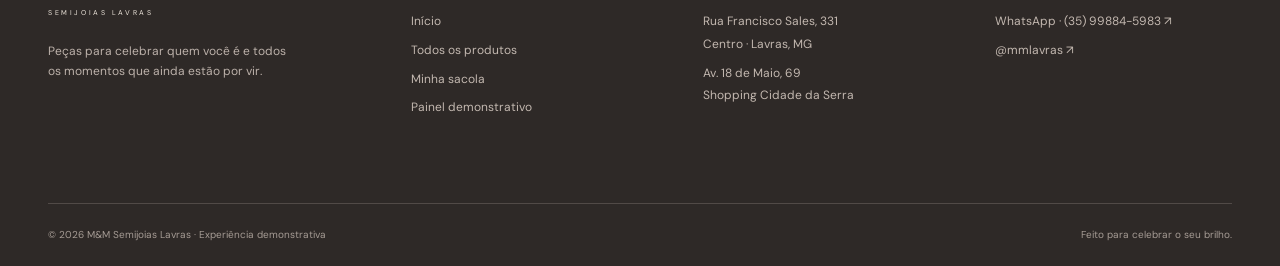
==== commit ec7b9d0a: "Ajusta enquadramento da foto principal" ====
--- a/index.html
+++ b/index.html
@@ -5,7 +5,7 @@
   <meta name="theme-color" content="#2d2724">
   <meta name="description" content="M&M Semijoias Lavras. Peças para celebrar sua história, com atendimento em duas lojas em Lavras, MG.">
   <title>M&M Semijoias Lavras — O brilho de ser você</title>
-  <link rel="icon" type="image/svg+xml" href="assets/favicon.svg"><link rel="stylesheet" href="styles.css"><script defer src="app.js"></script>
+  <link rel="icon" type="image/svg+xml" href="assets/favicon.svg"><link rel="stylesheet" href="styles.css?v=20261004"><script defer src="app.js?v=20261001"></script>
 </head>
 <body data-page="home">
   <div id="site-header"></div>
--- a/styles.css
+++ b/styles.css
@@ -27,3 +27,9 @@
 
 
 
+
+@media(max-width:480px){.admin-panel-head{align-items:stretch;flex-direction:column;gap:10px}.admin-panel-head select{width:100%;min-width:0;max-width:100%}}
+
+@media(max-width:360px){.catalog-controls{width:100%;min-width:0;gap:6px}.search-box{min-width:0}.catalog-controls select{max-width:110px}}
+
+@media(min-width:761px){.hero-image img{object-position:right 53%}}
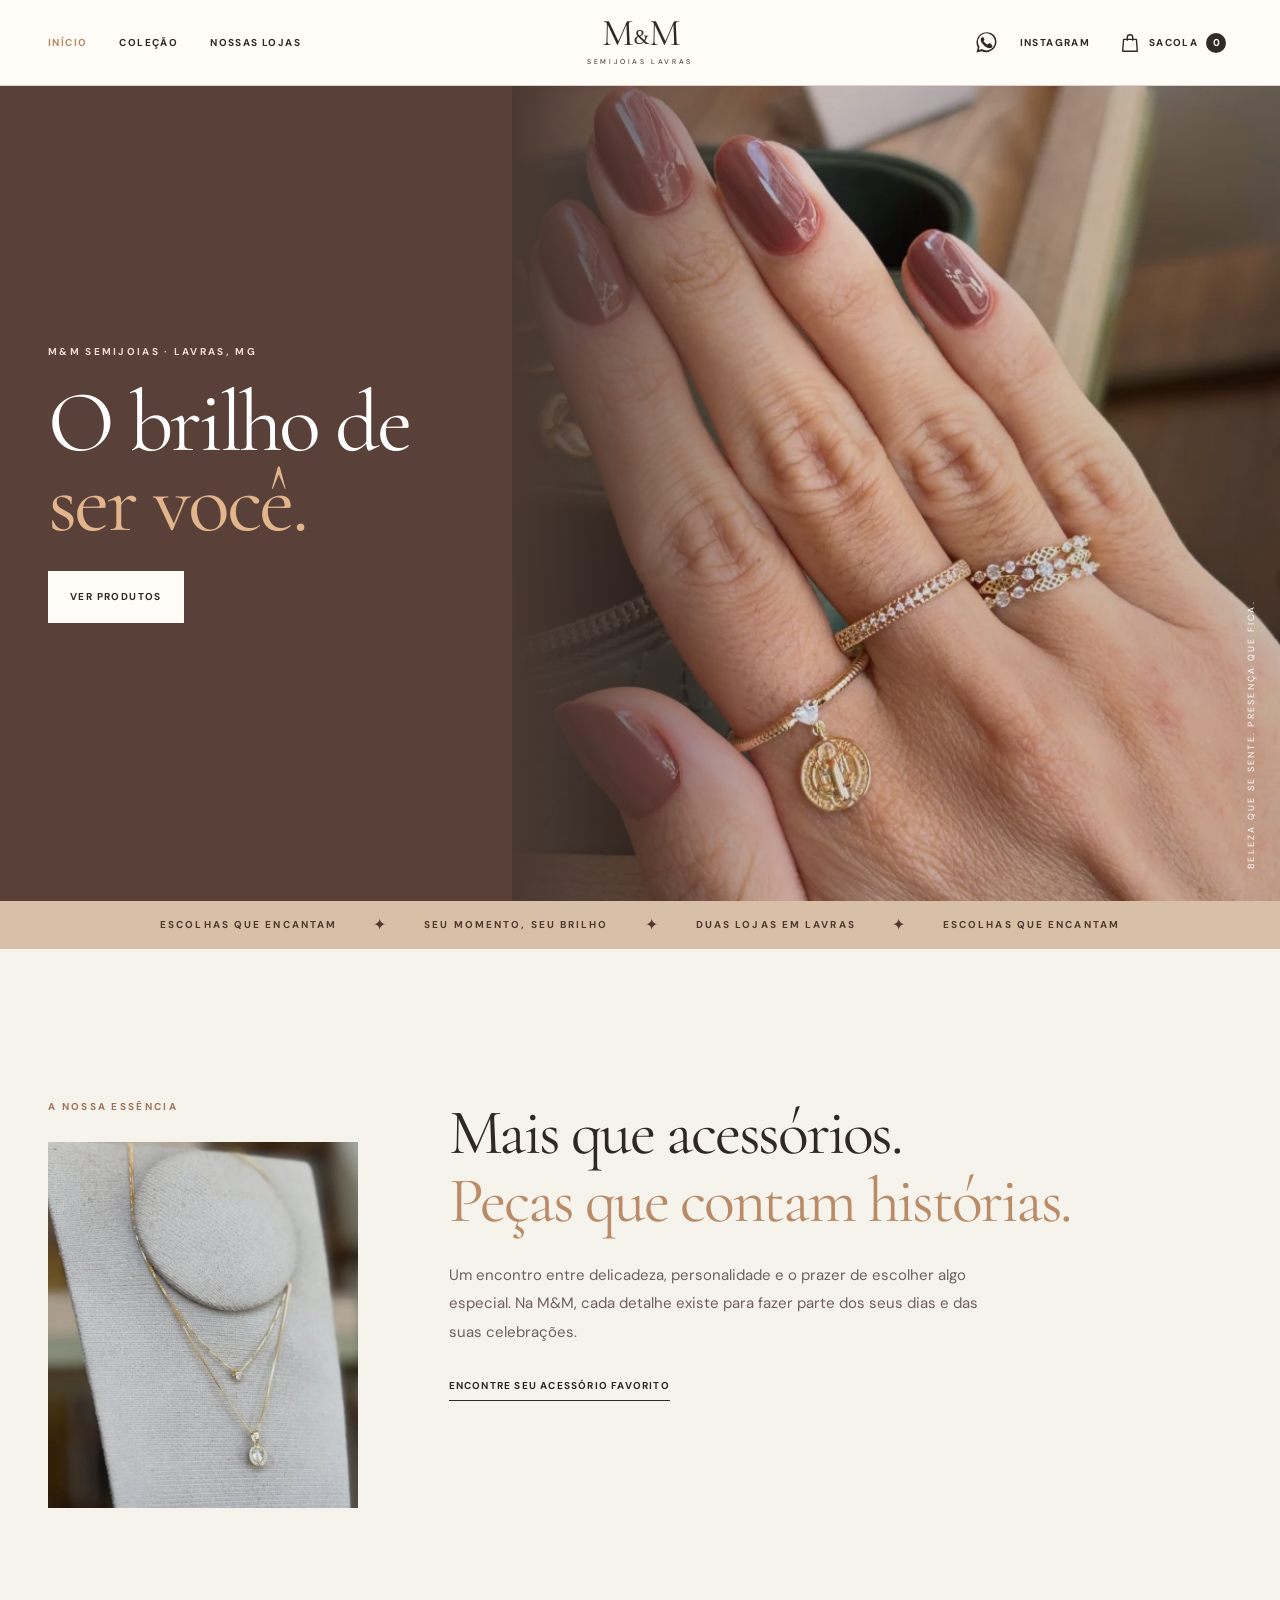
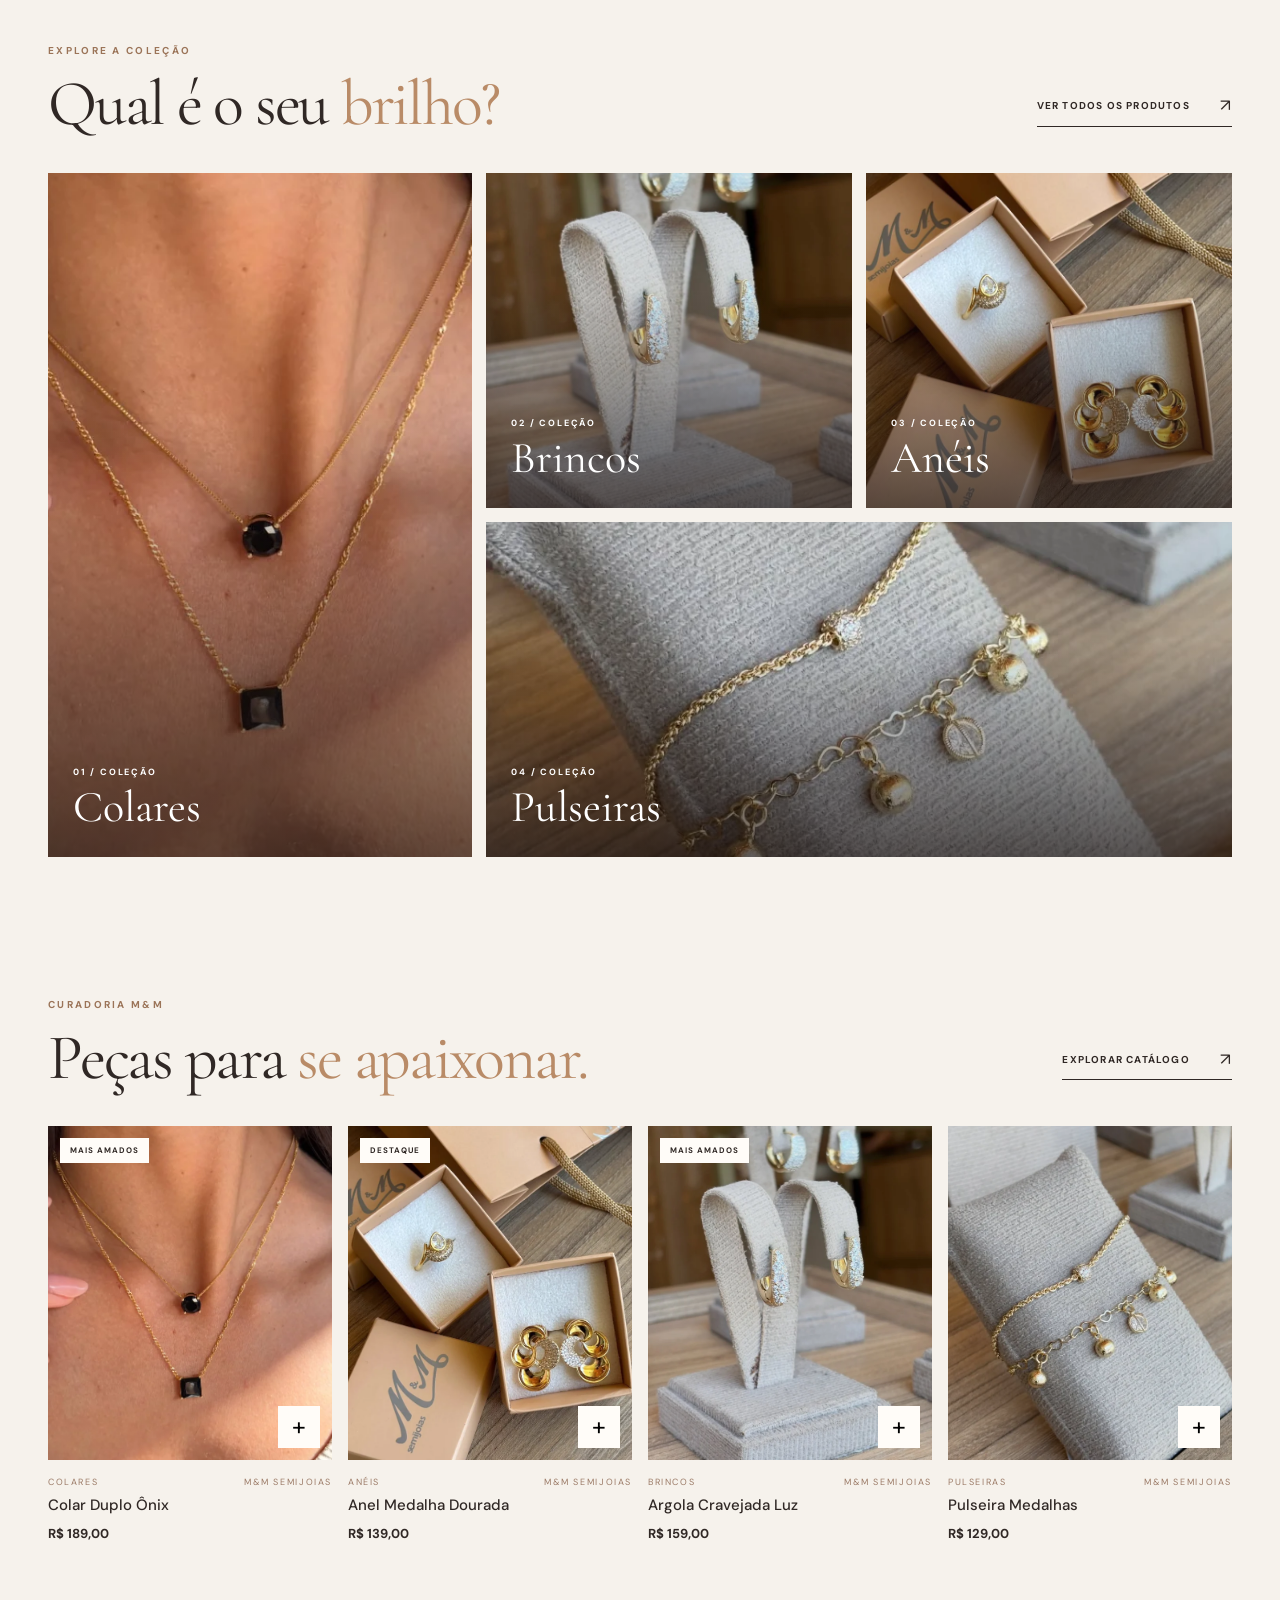
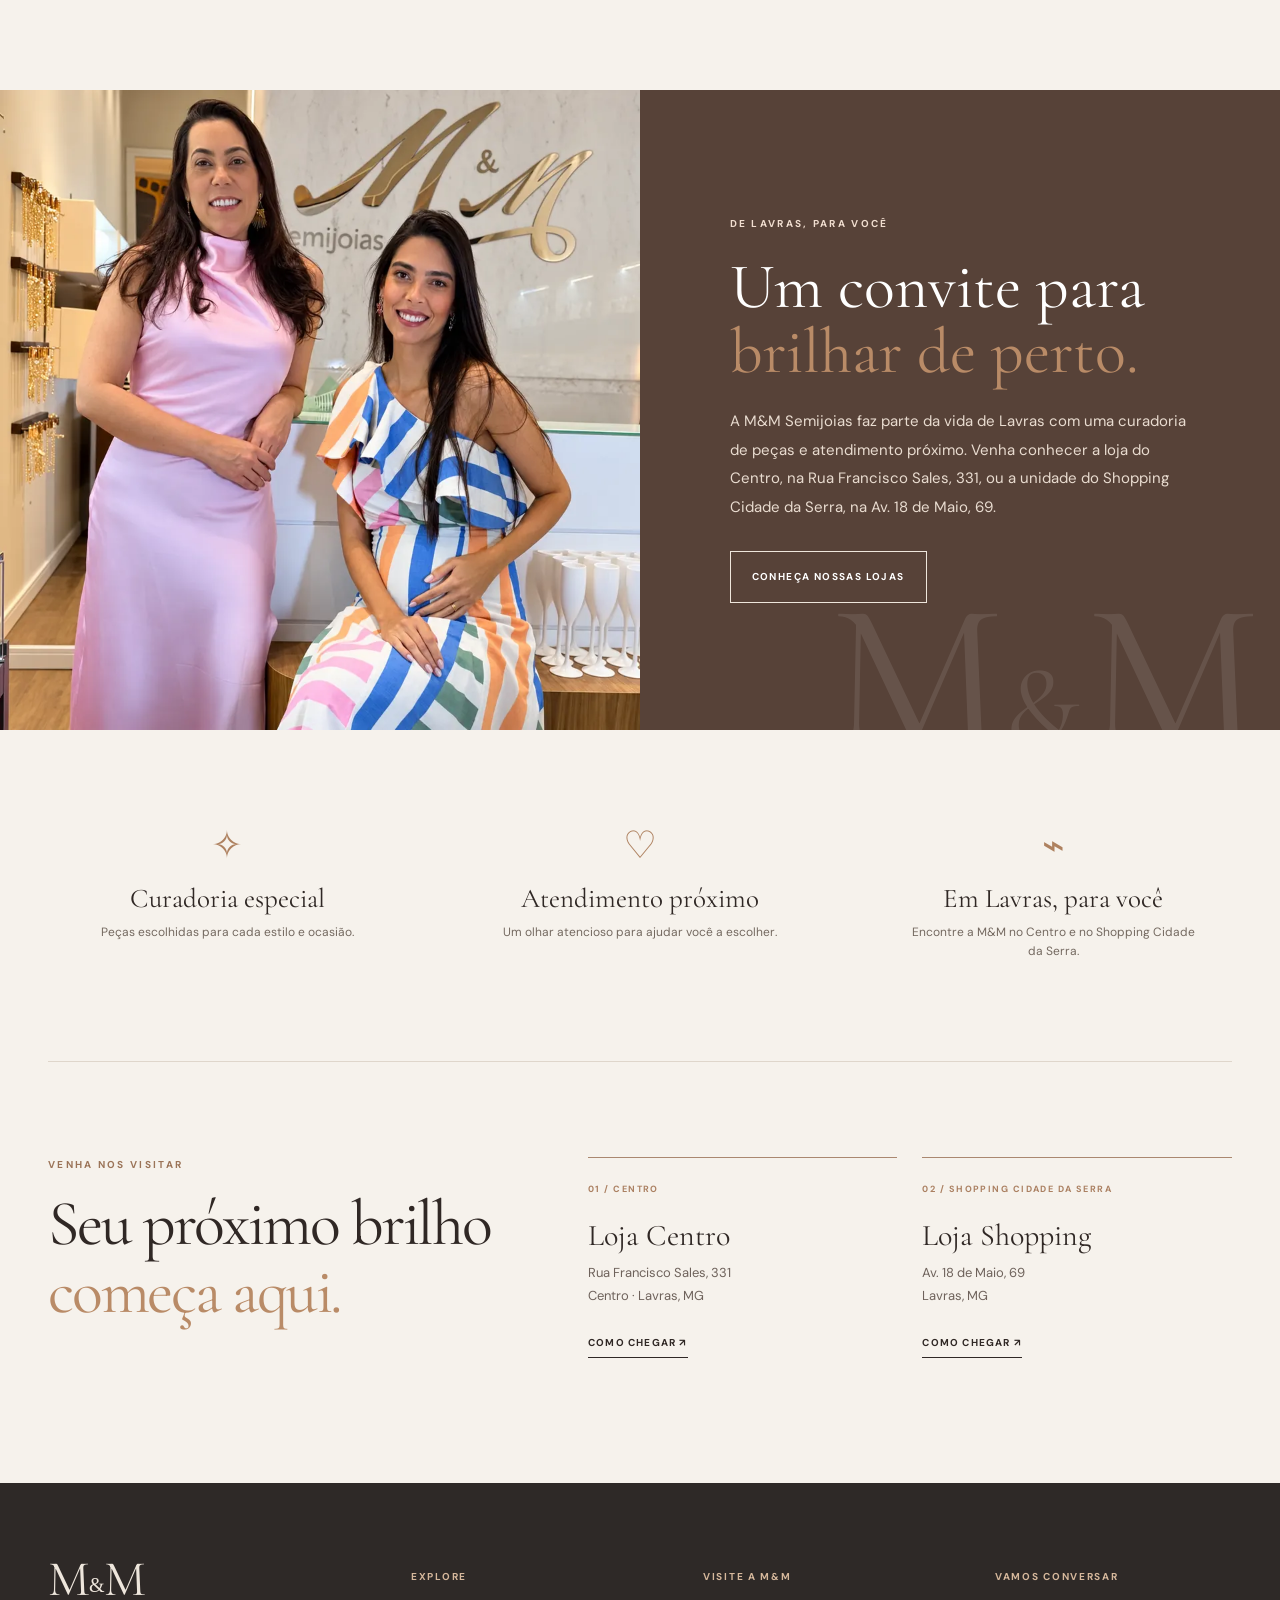
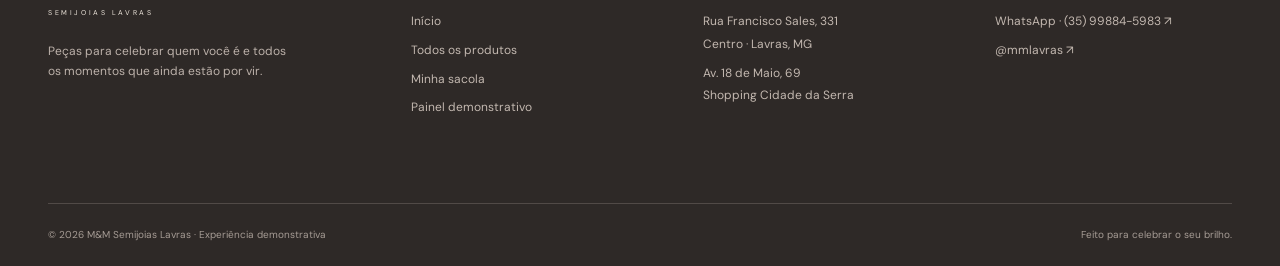
==== commit e47a497b: "Enquadra texto e adiciona botão de produtos" ====
--- a/index.html
+++ b/index.html
@@ -5,14 +5,14 @@
   <meta name="theme-color" content="#2d2724">
   <meta name="description" content="M&M Semijoias Lavras. Peças para celebrar sua história, com atendimento em duas lojas em Lavras, MG.">
   <title>M&M Semijoias Lavras — O brilho de ser você</title>
-  <link rel="icon" type="image/svg+xml" href="assets/favicon.svg"><link rel="stylesheet" href="styles.css?v=20261004"><script defer src="app.js?v=20261001"></script>
+  <link rel="icon" type="image/svg+xml" href="assets/favicon.svg"><link rel="stylesheet" href="styles.css?v=20261007"><script defer src="app.js?v=20261001"></script>
 </head>
 <body data-page="home">
   <div id="site-header"></div>
   <main>
     <section class="hero" aria-label="Coleção M&M Semijoias">
       <div class="hero-image"><img src="assets/foto-05.webp" alt="Anéis dourados M&M Semijoias em uma mão" fetchpriority="high"></div>
-      <div class="hero-content"><div class="eyebrow light">M&M SEMIJOIAS · LAVRAS, MG</div><h1>O brilho de<br><em>ser você.</em></h1></div>
+      <div class="hero-content"><div class="eyebrow light">M&M SEMIJOIAS · LAVRAS, MG</div><h1>O brilho de<br><em>ser você.</em></h1><p>Semijoias escolhidas para acompanhar sua história e destacar o seu jeito de brilhar.</p><a class="button button-light hero-mobile-cta" href="produtos.html">Ver produtos</a></div>
       <div class="hero-caption">BELEZA QUE SE SENTE. PRESENÇA QUE FICA.</div>
     </section>
     <div class="ticker" aria-label="Destaques"><span>ESCOLHAS QUE ENCANTAM</span><b>✦</b><span>SEU MOMENTO, SEU BRILHO</span><b>✦</b><span>DUAS LOJAS EM LAVRAS</span><b>✦</b><span>ESCOLHAS QUE ENCANTAM</span></div>
--- a/styles.css
+++ b/styles.css
@@ -32,4 +32,9 @@
 
 @media(max-width:360px){.catalog-controls{width:100%;min-width:0;gap:6px}.search-box{min-width:0}.catalog-controls select{max-width:110px}}
 
-@media(min-width:761px){.hero-image img{object-position:right 53%}}
+@media(min-width:1051px){.hero-image img{object-position:right 53%}}
+
+@media(max-width:760px){.hero h1{max-width:350px;font-size:clamp(60px,14vw,78px);font-weight:500;line-height:.94;letter-spacing:-.045em;margin:27px 0 16px}.hero-content>.eyebrow{font-size:9px;letter-spacing:.19em}.hero-content>p{display:block;max-width:310px;color:#fff7f0;font-size:15px;line-height:1.7;margin:0 0 24px}.hero-content>.hero-mobile-cta{display:inline-flex;min-height:48px;padding:13px 17px;font-size:9px;letter-spacing:.13em}}
+
+.hero-content>.hero-mobile-cta{display:inline-flex}
+@media(min-width:1051px){.hero-content{min-height:100%;display:flex;flex-direction:column;justify-content:center;align-items:flex-start;padding-top:0;padding-bottom:20px}.hero h1{max-width:450px;font-size:clamp(74px,6.8vw,98px);line-height:.92;margin:24px 0 28px}.hero-content>.hero-mobile-cta{margin-top:0}}
